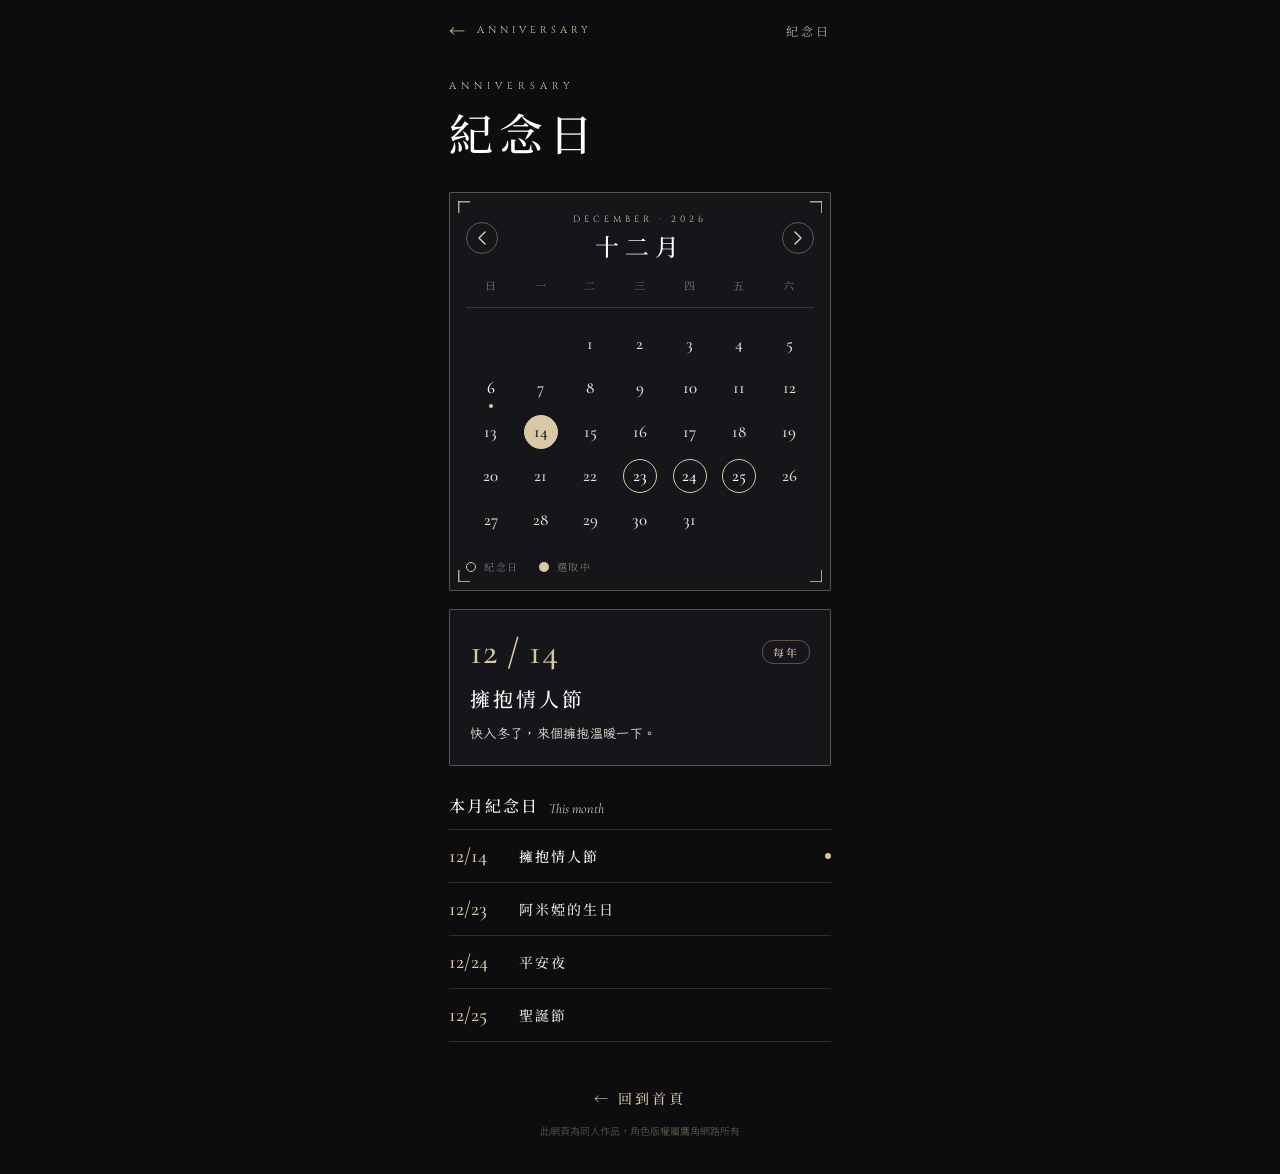
==== anniversary.html @ 98e85220 "add anniversary page with calendar" ====
<!DOCTYPE html>
<html lang="zh-Hant">
<head>
    <meta charset="UTF-8">
    <meta name="viewport" content="width=device-width, initial-scale=1.0">
    <title>紀念日 | Trust and Guard</title>
    <link rel="preconnect" href="https://fonts.googleapis.com">
    <link rel="preconnect" href="https://fonts.gstatic.com" crossorigin>
    <link href="https://fonts.googleapis.com/css2?family=Cinzel&family=Cormorant+Garamond:ital,wght@0,500;1,400&family=LXGW+WenKai+TC&family=Noto+Sans+TC:wght@300;400&family=Noto+Serif+TC:wght@300;400;500&display=swap" rel="stylesheet">
    <link rel="stylesheet" href="css/character.css?v=6">
    <link rel="stylesheet" href="css/anniversary.css?v=1">
</head>
<body>
<main class="page">

    <header class="topbar">
        <a class="back" href="index.html">←</a>
        <span class="kicker">ANNIVERSARY</span>
        <span class="page-title">紀念日</span>
    </header>

    <section class="head">
        <p class="head-kicker">ANNIVERSARY</p>
        <h1 class="head-title">紀念日</h1>
    </section>

    <section class="cal-wrap">
        <div class="cal">
            <div class="cal-head">
                <button class="nav" id="prevBtn" type="button" aria-label="上個月">
                    <svg width="8" height="14" viewBox="0 0 8 14" fill="none" aria-hidden="true"><path d="M7 1L1 7L7 13" stroke="#d9c7a8" stroke-width="1.5" stroke-linecap="round" stroke-linejoin="round"/></svg>
                </button>
                <div class="cal-title">
                    <span class="en" id="monthEn"></span>
                    <span class="cn" id="monthCn"></span>
                </div>
                <button class="nav" id="nextBtn" type="button" aria-label="下個月">
                    <svg width="8" height="14" viewBox="0 0 8 14" fill="none" aria-hidden="true"><path d="M1 1L7 7L1 13" stroke="#d9c7a8" stroke-width="1.5" stroke-linecap="round" stroke-linejoin="round"/></svg>
                </button>
            </div>
            <div class="weekdays" aria-hidden="true">
                <span>日</span><span>一</span><span>二</span><span>三</span><span>四</span><span>五</span><span>六</span>
            </div>
            <div class="rule"></div>
            <div class="days" id="days"></div>
            <div class="legend">
                <span class="lg"><i class="ring"></i>紀念日</span>
                <span class="lg"><i class="dot"></i>選取中</span>
            </div>
            <span class="corners" aria-hidden="true"></span>
        </div>
    </section>

    <section class="detail-wrap">
        <div class="detail">
            <div class="detail-head">
                <span class="d-date" id="dDate"></span>
                <span class="d-tag" id="dTag">每年</span>
            </div>
            <h2 class="d-title" id="dTitle"></h2>
            <p class="d-sub" id="dSub"></p>
            <p class="d-text" id="dText"></p>
        </div>
    </section>

    <section class="list-wrap">
        <h2 class="list-title"><span class="cn">本月紀念日</span><span class="en">This month</span></h2>
        <ul class="rows" id="rows"></ul>
    </section>

    <footer class="foot">
        <a href="index.html">← 回到首頁</a>
        <small>此網頁為同人作品，角色版權屬鷹角網路所有</small>
    </footer>

</main>
<audio id="bgm" src="audio/theme.mp3" loop preload="none"></audio>
<script src="js/anniversary.js?v=1"></script>
</body>
</html>
---- css/character.css ----
:root{
    --bg:#0d0d0f;
    --panel:#16161a;
    --gold:#d9c7a8;
    --soft:#e8e2d8;
    --mute:#cfc7ba;
    --dim:#8f8576;
    --line:rgba(255,255,255,.18);
    --blue:rgba(74,163,255,.28);
    --en:"Cormorant Garamond",serif;
    --label:"Cinzel",serif;
    --serif:"Noto Serif TC",serif;
    --sans:"Noto Sans TC",sans-serif;
    --hand:"LXGW WenKai TC",serif;
    --iansui:"Iansui",cursive;
}

*{box-sizing:border-box}

html,body{
    margin:0;
    background:var(--bg);
    color:#fff;
    -webkit-tap-highlight-color:transparent;
}

body{font-family:var(--serif)}

img{display:block;max-width:100%}

a{color:inherit;text-decoration:none}

.page{max-width:430px;margin:0 auto}

.topbar{display:flex;align-items:center;gap:12px;padding:18px 24px}
.topbar .back{font-family:var(--sans);font-weight:300;font-size:16px;color:var(--gold)}
.kicker{font-family:var(--label);font-size:10px;letter-spacing:4px;color:var(--gold)}
.page-title{margin-left:auto;font-weight:300;font-size:12px;letter-spacing:3px;color:var(--mute)}

.hero{padding:8px 24px 0}

.art-card{
    position:relative;
    width:100%;
    aspect-ratio:312/499;
    overflow:hidden;
    border:1px solid rgba(217,199,168,.35);
    border-radius:2px;
    transition:border-radius .4s ease;
}

.art-card .art-full{
    position:absolute;
    max-width:none;
    width:var(--art-w, 100%);
    left:var(--art-l, 0%);
    top:var(--art-t, 2.4%);
    transition:opacity .35s ease;
}

.art-card .avatar{
    position:absolute;
    inset:0;
    overflow:hidden;
    background:var(--bg);
    opacity:0;
    transition:opacity .35s ease;
}

.avatar img{
    position:absolute;
    max-width:none;
    width:var(--av-w, 159.8%);
    left:var(--av-l, -30%);
    top:var(--av-t, 0);
}

.art-card[data-view="avatar"]{aspect-ratio:1;border-radius:20.5%}
.art-card[data-view="avatar"] .art-full{opacity:0}
.art-card[data-view="avatar"] .avatar{opacity:1}

.name-block{display:flex;justify-content:space-between;align-items:flex-end;padding-top:22px}
.name-en{margin:0 0 4px;font-family:var(--label);font-size:10px;letter-spacing:5px;color:var(--gold)}
.name{margin:0;font-weight:400;font-size:40px;letter-spacing:4px}
.tagline{margin:6px 0 0;font-family:var(--en);font-style:italic;font-size:16px;color:var(--mute)}

.toggle{display:flex;margin-bottom:4px;padding:2px;border:1px solid var(--line);border-radius:16px}
.seg{
    padding:6px 14px;
    border:0;
    border-radius:14px;
    background:none;
    color:var(--soft);
    font:500 12px var(--serif);
    letter-spacing:2px;
    cursor:pointer;
}
.seg.is-active{background:var(--gold);color:var(--bg)}

.tabs{display:flex;gap:10px;padding:16px 24px 0}
.tab{padding:8px 18px;border:1px solid var(--line);border-radius:18px;font-size:13px;letter-spacing:2px;color:var(--soft)}
.tab.is-active{background:var(--gold);border-color:var(--gold);color:var(--bg);font-weight:500}
.tab.is-off{opacity:.6}

.sec{padding:36px 24px 0}

.sec-title{display:flex;align-items:baseline;gap:10px;margin:0 0 16px;font-weight:500}
.sec-title .no{font-family:var(--en);font-weight:500;font-size:14px;color:var(--gold)}
.sec-title .cn{font-size:18px;letter-spacing:2px}
.sec-title .en{font-family:var(--en);font-style:italic;font-weight:400;font-size:14px;color:var(--mute)}

.p{margin:0;font-family:var(--hand);font-size:13px;line-height:22px;letter-spacing:.3px;color:var(--soft)}
.p.lg{margin-bottom:6px;font-size:14px;line-height:25px;letter-spacing:.5px}
.p em{font-style:normal;color:var(--gold)}

.info{margin:0}
.info .row{display:flex;gap:12px;padding:12px 4px;border-bottom:1px solid var(--line)}
.info dt{flex:0 0 112px;margin:0;font-weight:400;font-size:12px;line-height:22px;letter-spacing:2px;color:var(--gold)}
.info dd{flex:1;margin:0;font-size:14px;line-height:22px;letter-spacing:1px}

.radar{display:block;width:100%;height:auto}
.radar .bg{fill:var(--panel)}
.radar .ring{fill:none;stroke:rgba(255,255,255,.12)}
.radar .ring.outer{stroke:rgba(255,255,255,.3)}
.radar .axis{fill:none;stroke:rgba(255,255,255,.14)}
.radar .area{fill:rgba(217,199,168,.22);stroke:var(--gold);stroke-width:1.5;stroke-linejoin:round}
.radar .dot{fill:var(--gold)}
.radar .dot-hidden{fill:var(--bg);stroke:var(--gold);stroke-width:1.5}
.radar text{font-family:var(--serif)}
.radar .n{font-size:12px;letter-spacing:1px;fill:var(--soft)}
.radar .g{font-size:14px;font-weight:500;letter-spacing:1px;fill:var(--gold)}

.file{display:flex;flex-direction:column;gap:14px}
.file-head .no{margin:0;font-family:var(--label);font-size:9px;letter-spacing:3px;color:var(--gold)}
.file-head h3{margin:4px 0 0;font-weight:500;font-size:24px;letter-spacing:3px}
.file-head .sub{margin:4px 0 0;font-size:11px;letter-spacing:2px;color:var(--dim)}

.strip{
    position:relative;
    height:96px;
    overflow:hidden;
    background:var(--panel);
    border:1px solid rgba(217,199,168,.3);
    border-radius:2px;
}
.strip.sm{height:84px}
.strip.tall{height:120px}
.strip.fig{height:132px}
.strip > img{position:absolute;inset:0;width:100%;height:100%;object-fit:cover}
.strip .tint{position:absolute;inset:0;background:linear-gradient(to bottom,rgba(13,13,15,.38),rgba(13,13,15,.7))}
.strip .grid{
    position:absolute;
    inset:0;
    background-image:linear-gradient(to right,var(--blue) 1px,transparent 1px),linear-gradient(to bottom,var(--blue) 1px,transparent 1px);
    background-size:24px 24px;
}
.strip .c{position:absolute;width:12px;height:12px;border:0 solid rgba(217,199,168,.8)}
.strip .c.tl{top:8px;left:8px;border-top-width:1.5px;border-left-width:1.5px}
.strip .c.tr{top:8px;right:8px;border-top-width:1.5px;border-right-width:1.5px}
.strip .c.bl{bottom:8px;left:8px;border-bottom-width:1.5px;border-left-width:1.5px}
.strip .c.br{bottom:8px;right:8px;border-bottom-width:1.5px;border-right-width:1.5px}
.strip .lb{position:absolute;font-family:var(--label);font-size:8px;letter-spacing:3px}
.strip .lb.a{top:18px;left:22px;color:var(--gold)}
.strip .lb.b{bottom:18px;right:22px;color:var(--dim)}

.strip.scan{background:radial-gradient(circle at center,#4a4a52,#15151a)}
.strip.scan > img{inset:auto;left:50%;top:50%;width:124px;height:124px;object-fit:contain;transform:translate(-50%,-50%)}

.metrics{padding:10px 14px;background:var(--panel);border:1px solid rgba(255,255,255,.12);border-radius:2px}
.metric{padding:8px 0}
.metric + .metric{border-top:1px solid rgba(255,255,255,.12)}
.metric .top{display:flex;align-items:flex-end;gap:8px}
.metric .label{flex:1;font-size:12px;letter-spacing:1.5px;color:var(--gold)}
.metric .prev{font-family:var(--en);font-weight:500;font-size:14px;color:var(--dim)}
.metric .arr{font-family:var(--sans);font-weight:300;font-size:12px;color:var(--gold)}
.metric .now{font-family:var(--en);font-weight:500;font-size:22px;line-height:1}
.metric .unit{font-family:var(--en);font-style:italic;font-size:12px;color:var(--mute)}
.redact{display:flex;gap:6px;margin-top:6px}
.redact i{display:block;height:6px;border-radius:1px;background:#35353d}
.redact i:nth-child(1){flex:25}
.redact i:nth-child(2){flex:14}
.redact i:nth-child(3){flex:11}

.note,.quote{
    display:flex;
    gap:12px;
    padding:14px;
    background:var(--panel);
    border:1px solid rgba(217,199,168,.4);
    border-left-width:3px;
    border-radius:2px;
}
.note .logo{
    flex:0 0 48px;
    height:48px;
    display:grid;
    place-items:center;
    background:var(--soft);
    border:1px solid rgba(217,199,168,.5);
    border-radius:2px;
}
.note .logo img{width:38px;height:38px;object-fit:contain}
.note .sig{margin:8px 0 0;text-align:right;font-family:var(--en);font-style:italic;font-size:16px;color:var(--gold)}
.quote{gap:10px}
.quote .mark{font-family:var(--en);font-weight:500;font-size:44px;line-height:40px;color:rgba(217,199,168,.6)}
.quote .p{font-size:14px;line-height:24px}

.divider{margin:22px 0 14px;border:0;border-top:1.5px dashed rgba(217,199,168,.4)}

.video{overflow:hidden;background:var(--panel);border:1px solid rgba(217,199,168,.3);border-radius:2px}
.video .thumb{position:relative;aspect-ratio:16/9;background:#000;cursor:pointer}
.video .thumb img{width:100%;height:100%;object-fit:cover}
.video .tint{position:absolute;inset:0;background:rgba(13,13,15,.28)}
.video .badge{
    position:absolute;
    top:12px;
    right:12px;
    padding:4px 8px;
    background:rgba(13,13,15,.7);
    border:1px solid rgba(217,199,168,.4);
    font-family:var(--label);
    font-size:9px;
    letter-spacing:2px;
    color:var(--gold);
}
.video .play{
    position:absolute;
    left:50%;
    top:50%;
    width:56px;
    height:56px;
    margin:-28px 0 0 -28px;
    border:2px solid var(--gold);
    border-radius:50%;
    background:rgba(13,13,15,.55);
}
.video .play::after{
    content:"";
    position:absolute;
    left:20px;
    top:16px;
    border-left:17px solid var(--gold);
    border-top:10px solid transparent;
    border-bottom:10px solid transparent;
}
.video .dur{
    position:absolute;
    right:12px;
    bottom:12px;
    padding:3px 7px;
    background:rgba(13,13,15,.75);
    font-family:var(--en);
    font-weight:500;
    font-size:13px;
}
.video iframe{position:absolute;inset:0;width:100%;height:100%;border:0}
.video .info{padding:14px}
.video .ttl{margin:0;font-weight:500;font-size:16px;line-height:24px;letter-spacing:1px}
.video .open{display:inline-block;margin-top:6px;font-size:12px;letter-spacing:1px;color:var(--gold);text-decoration:underline}

.foot{padding:44px 24px 36px;text-align:center}
.foot a{font-weight:500;font-size:14px;letter-spacing:3px;color:var(--gold)}
.foot small{display:block;margin-top:14px;font-family:var(--sans);font-weight:300;font-size:10px;color:#6b6558}


a.tab:hover{border-color:var(--gold)}

.radar .g.off{fill:var(--dim)}
.radar .unknown{fill:none;stroke:#8f8576;stroke-opacity:.85;stroke-width:1.5;stroke-dasharray:4 4;stroke-linecap:round}
.radar .wedge{fill:rgba(217,199,168,.22)}
.radar .seg-line{fill:none;stroke:var(--gold);stroke-width:1.5;stroke-linecap:round}

.name-line{color:var(--gold)}
.say{padding-left:10px;border-left:2px solid rgba(217,199,168,.5)}

.credit{display:flex;align-items:center;gap:10px;margin-bottom:16px}
.credit .lb{font-family:var(--label);font-size:9px;letter-spacing:3px;color:var(--gold)}
.credit .nm{font-family:var(--iansui);font-size:14px;letter-spacing:1px}

.stack{display:flex;flex-direction:column;gap:16px}

.sheet{
    position:relative;
    margin:0;
    overflow:hidden;
    background:#f4f3f0;
    border:1px solid rgba(217,199,168,.4);
    border-radius:2px;
    cursor:zoom-in;
}
.sheet img{width:100%;height:auto}
.sheet .hint{
    position:absolute;
    right:10px;
    bottom:10px;
    padding:4px 8px;
    background:rgba(13,13,15,.72);
    font-family:var(--sans);
    font-size:10px;
    letter-spacing:1px;
    color:var(--soft);
}

.lightbox{
    position:fixed;
    inset:0;
    z-index:50;
    display:grid;
    place-items:center;
    padding:12px;
    background:rgba(13,13,15,.94);
    cursor:zoom-out;
}
.lightbox img{max-width:100%;max-height:100%;object-fit:contain}

.timeline{display:flex;flex-direction:column}
.era{position:relative;padding:0 0 18px 16px;border-left:1.5px solid rgba(217,199,168,.55)}
.era:last-child{padding-bottom:0}
.era::before{content:"";position:absolute;left:-3px;top:7px;width:7px;height:7px;border-radius:50%;background:var(--gold)}

.secrets{margin:0;padding:0;list-style:none}
.secrets li{
    display:flex;
    flex-wrap:wrap;
    align-items:flex-start;
    gap:12px;
    padding:14px 0;
    border-bottom:1px solid rgba(255,255,255,.14);
}
.secrets li:first-child{border-top:1px solid rgba(255,255,255,.14)}
.secrets .n{flex:0 0 26px;font-family:var(--en);font-weight:500;font-size:20px;line-height:22px;color:var(--gold)}
.secrets .p{flex:1;min-width:0}
.secrets .badge{flex:0 0 56px;width:56px;height:56px}
.secrets .strip{flex:0 0 100%}

.strip.auto{height:auto}
.strip.auto > img{position:static;height:auto}
.credit-row{display:flex;align-items:center;gap:10px;margin-top:8px}
.credit-row .fno{margin-right:auto;font-family:var(--label);font-size:8px;letter-spacing:3px;color:var(--dim)}
.credit-row .lb{font-family:var(--label);font-size:8px;letter-spacing:3px;color:var(--gold)}
.credit-row .nm{font-family:var(--iansui);font-size:12px;letter-spacing:1px}

@keyframes pageIn{
    from{opacity:0;transform:translateY(10px)}
    to{opacity:1;transform:none}
}

.page{
    animation:pageIn .45s ease backwards;
    transition:opacity .22s ease, transform .22s ease;
}

body.leaving .page{opacity:0;transform:translateY(-6px)}

@media (prefers-reduced-motion:reduce){
    .page{animation:none;transition:none}
}

.strip[data-zoom]{cursor:zoom-in}
.strip .hint{
    position:absolute;
    right:10px;
    bottom:10px;
    padding:4px 8px;
    background:rgba(13,13,15,.72);
    font-family:var(--sans);
    font-size:10px;
    letter-spacing:1px;
    color:var(--soft);
}

.sec-title{cursor:pointer;user-select:none;-webkit-user-select:none;transition:margin-bottom .35s ease}
.sec-title::after{
    content:"";
    align-self:center;
    margin-left:auto;
    width:8px;
    height:8px;
    border-right:1.5px solid var(--gold);
    border-bottom:1.5px solid var(--gold);
    transform:rotate(45deg);
    transition:transform .3s ease;
}
.sec-title:focus-visible{outline:1px solid var(--gold);outline-offset:4px}

.sec-body{display:grid;grid-template-rows:1fr;transition:grid-template-rows .35s ease}
.sec-inner{min-height:0;overflow:hidden;padding-left:4px;margin-left:-4px}

.sec.is-collapsed .sec-body{grid-template-rows:0fr}
.sec.is-collapsed .sec-title{margin-bottom:0}
.sec.is-collapsed .sec-title::after{transform:rotate(-45deg)}

.sec > *:not(.sec-title):not(.sec-body){display:none}

.fold-ctl{display:flex;justify-content:flex-end;padding:14px 24px 0}
.fold-ctl button{
    padding:2px 0;
    border:0;
    background:none;
    color:var(--gold);
    font:400 12px var(--serif);
    letter-spacing:2px;
    cursor:pointer;
    transition:opacity .25s ease;
}
.fold-ctl button + button{margin-left:16px;padding-left:16px;border-left:1px solid var(--line)}
.fold-ctl button.is-off{opacity:.35;cursor:default}
---- css/anniversary.css ----
.head{
    display:flex;
    flex-direction:column;
    gap:8px;
    padding:20px 24px 8px;
}
.head-kicker{margin:0;font-family:var(--label);font-size:10px;line-height:13px;letter-spacing:5px;color:var(--gold)}
.head-title{margin:0;font-weight:500;font-size:44px;line-height:63px;letter-spacing:6px}

.cal-wrap{padding:20px 24px 0}

.cal{
    position:relative;
    display:flex;
    flex-direction:column;
    gap:14px;
    padding:20px 16px 16px;
    background:var(--panel);
    border:1px solid rgba(217,199,168,.35);
    border-radius:2px;
}

.cal-head{display:flex;align-items:center;justify-content:space-between}

.nav{
    display:flex;
    align-items:center;
    justify-content:center;
    width:32px;
    height:32px;
    padding:0;
    background:none;
    border:1px solid rgba(255,255,255,.28);
    border-radius:50%;
    cursor:pointer;
    transition:border-color .2s ease,opacity .2s ease;
}
.nav:disabled{opacity:.3;cursor:default}
@media (hover:hover){
    .nav:not(:disabled):hover{border-color:var(--gold)}
}
.nav:focus-visible,
.day:focus-visible,
.row:focus-visible{outline:2px solid var(--gold);outline-offset:2px}

.cal-title{display:flex;flex-direction:column;align-items:center;gap:4px}
.cal-title .en{font-family:var(--label);font-size:9px;line-height:12px;letter-spacing:4px;color:var(--gold)}
.cal-title .cn{font-weight:500;font-size:24px;line-height:34px;letter-spacing:6px}

.weekdays{
    display:grid;
    grid-template-columns:repeat(7,1fr);
    text-align:center;
    font-weight:300;
    font-size:11px;
    line-height:16px;
    letter-spacing:1px;
    color:var(--dim);
}

.rule{height:1px;background:rgba(255,255,255,.14)}

.days{display:grid;grid-template-columns:repeat(7,1fr)}

.day{
    position:relative;
    height:44px;
    padding:0;
    background:none;
    border:0;
    cursor:pointer;
    font-family:var(--en);
    font-weight:500;
    font-size:17px;
    color:var(--soft);
}
.day.is-blank{pointer-events:none}
.day::before{
    content:"";
    position:absolute;
    left:50%;
    top:5px;
    width:34px;
    height:34px;
    margin-left:-17px;
    box-sizing:border-box;
    border-radius:50%;
}
.day .n{position:absolute;left:0;right:0;top:11px;line-height:22px}
.day.has-mark{color:#fff}
.day.has-mark::before{border:1px solid var(--gold)}
.day.is-today{color:#fff}
.day.is-today::after{
    content:"";
    position:absolute;
    left:50%;
    bottom:2px;
    width:4px;
    height:4px;
    margin-left:-2px;
    border-radius:50%;
    background:var(--gold);
}
.day.is-selected{color:var(--bg)}
.day.is-selected::before{background:var(--gold);border:1px solid var(--gold)}
.day.is-selected::after{display:none}

.legend{display:flex;align-items:center;gap:20px;padding-top:4px}
.lg{display:flex;align-items:center;gap:8px;font-weight:300;font-size:10px;line-height:14px;letter-spacing:1.5px;color:var(--dim)}
.lg i{display:block;width:10px;height:10px;box-sizing:border-box;border-radius:50%}
.lg .ring{border:1px solid var(--gold)}
.lg .dot{background:var(--gold)}

.corners{
    --c:rgba(217,199,168,.8);
    position:absolute;
    inset:8px;
    pointer-events:none;
    background:
        linear-gradient(var(--c),var(--c)) 0 0/12px 1.5px,
        linear-gradient(var(--c),var(--c)) 0 0/1.5px 12px,
        linear-gradient(var(--c),var(--c)) 100% 0/12px 1.5px,
        linear-gradient(var(--c),var(--c)) 100% 0/1.5px 12px,
        linear-gradient(var(--c),var(--c)) 0 100%/12px 1.5px,
        linear-gradient(var(--c),var(--c)) 0 100%/1.5px 12px,
        linear-gradient(var(--c),var(--c)) 100% 100%/12px 1.5px,
        linear-gradient(var(--c),var(--c)) 100% 100%/1.5px 12px;
    background-repeat:no-repeat;
}

.detail-wrap{padding:18px 24px 0}

.detail{
    display:flex;
    flex-direction:column;
    gap:10px;
    padding:20px;
    background:var(--panel);
    border:1px solid rgba(217,199,168,.35);
    border-radius:2px;
}
.detail [hidden]{display:none}
.detail-head{display:flex;align-items:center;justify-content:space-between}
.d-date{font-family:var(--en);font-weight:500;font-size:36px;line-height:44px;letter-spacing:1px;color:var(--gold)}
.d-tag{
    padding:3px 10px;
    border:1px solid rgba(217,199,168,.35);
    border-radius:11px;
    font-weight:500;
    font-size:11px;
    line-height:16px;
    letter-spacing:2px;
    color:var(--gold);
}
.d-title{margin:0;font-weight:500;font-size:20px;line-height:29px;letter-spacing:3px}
.d-sub{margin:0;font-weight:300;font-size:12px;line-height:17px;letter-spacing:2px;color:var(--gold)}
.d-text{margin:0;font-family:var(--hand);font-size:13px;line-height:22px;letter-spacing:.3px;color:var(--soft)}

.list-wrap{padding:28px 24px 0}
.list-title{margin:0 0 12px;display:flex;align-items:flex-end;gap:10px}
.list-title .cn{font-weight:500;font-size:16px;line-height:23px;letter-spacing:2px}
.list-title .en{font-family:var(--en);font-style:italic;font-weight:400;font-size:14px;line-height:17px;color:var(--mute)}

.rows{margin:0;padding:0;list-style:none}
.rows li:first-child .row{border-top:1px solid rgba(255,255,255,.14)}
.row{
    display:flex;
    align-items:center;
    gap:14px;
    width:100%;
    padding:14px 0;
    background:none;
    border:0;
    border-bottom:1px solid rgba(255,255,255,.14);
    font:inherit;
    color:inherit;
    text-align:left;
    cursor:pointer;
}
.row .r-date{flex:0 0 56px;font-family:var(--en);font-weight:500;font-size:20px;line-height:24px;color:var(--gold)}
.row .r-title{flex:1;font-weight:500;font-size:14px;line-height:20px;letter-spacing:2px;color:var(--soft)}
.row .r-dot{flex:0 0 6px;width:6px;height:6px;border-radius:50%}
.row.is-current .r-title{color:#fff}
.row.is-current .r-dot{background:var(--gold)}
.row.is-empty{cursor:default}
.row.is-empty .r-title{font-weight:300;font-size:13px;color:var(--dim)}
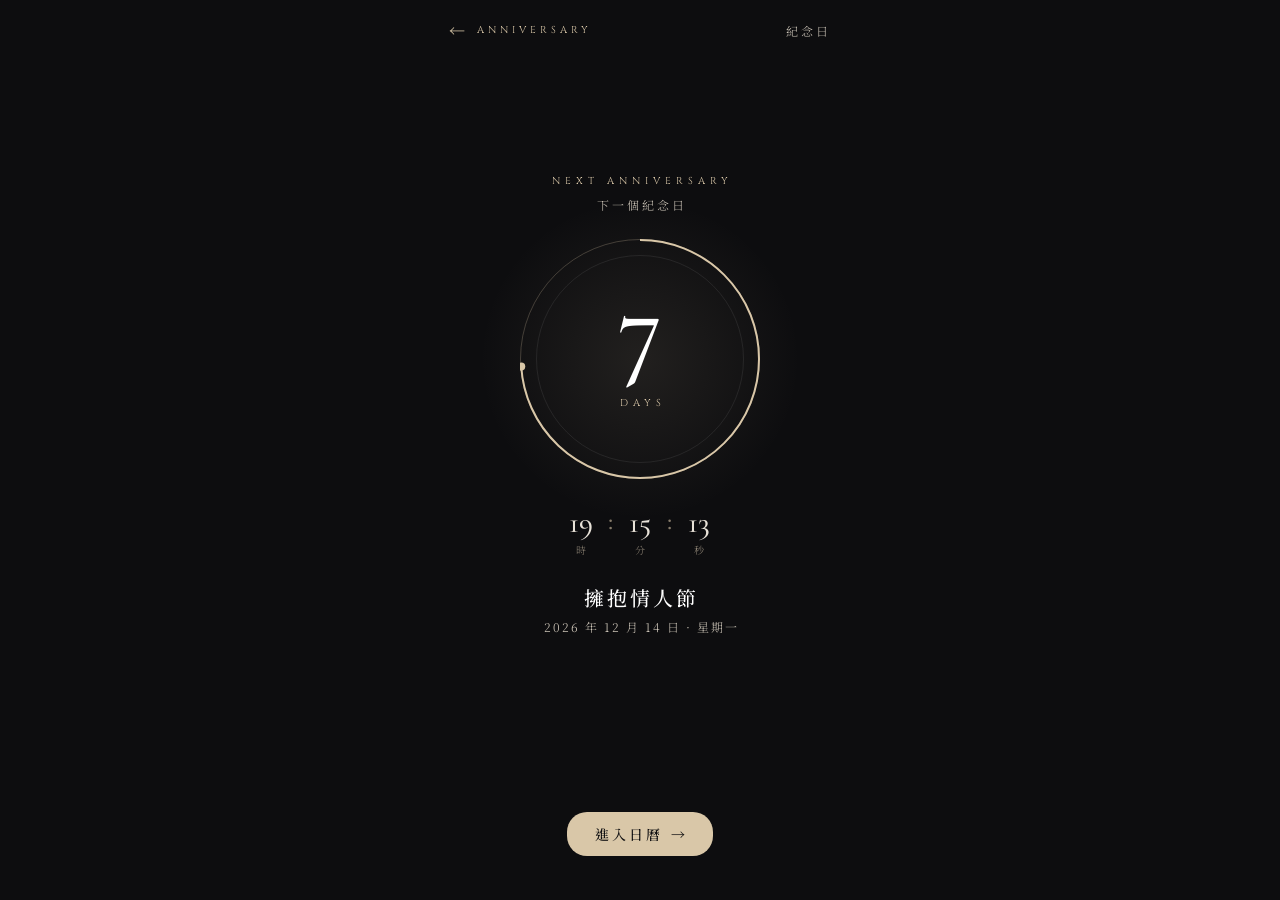
==== commit 380ee360: "add anniversary entrance countdown and today animation" ====
--- a/anniversary.html
+++ b/anniversary.html
@@ -8,10 +8,10 @@
     <link rel="preconnect" href="https://fonts.gstatic.com" crossorigin>
     <link href="https://fonts.googleapis.com/css2?family=Cinzel&family=Cormorant+Garamond:ital,wght@0,500;1,400&family=LXGW+WenKai+TC&family=Noto+Sans+TC:wght@300;400&family=Noto+Serif+TC:wght@300;400;500&display=swap" rel="stylesheet">
     <link rel="stylesheet" href="css/character.css?v=6">
-    <link rel="stylesheet" href="css/anniversary.css?v=1">
+    <link rel="stylesheet" href="css/anniversary.css?v=7">
 </head>
 <body>
-<main class="page">
+<main class="page" id="page" data-stage="loading">
 
     <header class="topbar">
         <a class="back" href="index.html">←</a>
@@ -19,62 +19,131 @@
         <span class="page-title">紀念日</span>
     </header>
 
-    <section class="head">
-        <p class="head-kicker">ANNIVERSARY</p>
-        <h1 class="head-title">紀念日</h1>
+    <section class="gate" id="gate">
+
+        <div class="stage stage-today" id="stageToday" data-phase="slide" role="button" tabindex="0" aria-label="點擊畫面繼續">
+            <div class="tl-wrap">
+                <div class="tl-track" id="tlTrack">
+                    <div class="tl-axis"></div>
+                    <div class="tl-ticks minor"></div>
+                    <div class="tl-ticks major"></div>
+                    <div class="tl-nodes" id="tlNodes"></div>
+                </div>
+                <i class="fade fade-l"></i>
+                <i class="fade fade-r"></i>
+                <div class="hint"><span class="arrows">←  ←  ←</span><span class="cap">TIME FLOWS</span></div>
+                <div class="cap-today">TODAY</div>
+                <div class="reveal">
+                    <p class="rv-kicker" style="--i:0">TODAY</p>
+                    <p class="rv-lead" style="--i:1">今天是</p>
+                    <h2 class="rv-title" id="rvTitle" style="--i:2"></h2>
+                    <p class="rv-date" id="rvDate" style="--i:3"></p>
+                    <p class="rv-sub" id="rvSub" style="--i:4"></p>
+                    <span class="rv-tag" id="rvTag" style="--i:5">每年</span>
+                    <p class="rv-text" id="rvText" style="--i:6"></p>
+                </div>
+            </div>
+            <p class="tap"><span class="cn">點擊畫面繼續</span><span class="en">TAP TO CONTINUE</span></p>
+        </div>
+
+        <div class="stage stage-count" id="stageCount">
+            <div class="count-main">
+                <div class="count-label">
+                    <span class="en">NEXT ANNIVERSARY</span>
+                    <span class="cn">下一個紀念日</span>
+                </div>
+                <div class="ring">
+                    <i class="ring-glow"></i>
+                    <svg class="ring-svg" viewBox="0 0 240 240" width="240" height="240" aria-hidden="true">
+                        <circle class="r-track" cx="120" cy="120" r="119.5"/>
+                        <circle class="r-inner" cx="120" cy="120" r="103.5"/>
+                        <circle class="r-prog" id="ringProg" cx="120" cy="120" r="119" transform="rotate(-90 120 120)"/>
+                        <circle class="r-dot" id="ringDot" cx="120" cy="1" r="4"/>
+                    </svg>
+                    <div class="ring-center">
+                        <span class="num" id="cdDays">0</span>
+                        <span class="unit">DAYS</span>
+                    </div>
+                </div>
+                <div class="clock">
+                    <div class="u"><span class="v" id="cdH">00</span><span class="l">時</span></div>
+                    <span class="colon">:</span>
+                    <div class="u"><span class="v" id="cdM">00</span><span class="l">分</span></div>
+                    <span class="colon">:</span>
+                    <div class="u"><span class="v" id="cdS">00</span><span class="l">秒</span></div>
+                </div>
+                <div class="count-info">
+                    <h2 class="ci-title" id="cdTitle"></h2>
+                    <p class="ci-date" id="cdDate"></p>
+                </div>
+            </div>
+            <div class="count-action">
+                <button class="enter" id="enterBtn" type="button"><span>進入日曆</span><span class="arr" aria-hidden="true">→</span></button>
+            </div>
+        </div>
+
     </section>
 
-    <section class="cal-wrap">
-        <div class="cal">
-            <div class="cal-head">
-                <button class="nav" id="prevBtn" type="button" aria-label="上個月">
-                    <svg width="8" height="14" viewBox="0 0 8 14" fill="none" aria-hidden="true"><path d="M7 1L1 7L7 13" stroke="#d9c7a8" stroke-width="1.5" stroke-linecap="round" stroke-linejoin="round"/></svg>
-                </button>
-                <div class="cal-title">
-                    <span class="en" id="monthEn"></span>
-                    <span class="cn" id="monthCn"></span>
+    <div class="calendar-view" id="calendarView">
+
+        <section class="head">
+            <p class="head-kicker">ANNIVERSARY</p>
+            <h1 class="head-title">紀念日</h1>
+        </section>
+
+        <section class="cal-wrap">
+            <div class="cal">
+                <div class="cal-head">
+                    <button class="nav" id="prevBtn" type="button" aria-label="上個月">
+                        <svg width="8" height="14" viewBox="0 0 8 14" fill="none" aria-hidden="true"><path d="M7 1L1 7L7 13" stroke="#d9c7a8" stroke-width="1.5" stroke-linecap="round" stroke-linejoin="round"/></svg>
+                    </button>
+                    <div class="cal-title">
+                        <span class="en" id="monthEn"></span>
+                        <span class="cn" id="monthCn"></span>
+                    </div>
+                    <button class="nav" id="nextBtn" type="button" aria-label="下個月">
+                        <svg width="8" height="14" viewBox="0 0 8 14" fill="none" aria-hidden="true"><path d="M1 1L7 7L1 13" stroke="#d9c7a8" stroke-width="1.5" stroke-linecap="round" stroke-linejoin="round"/></svg>
+                    </button>
                 </div>
-                <button class="nav" id="nextBtn" type="button" aria-label="下個月">
-                    <svg width="8" height="14" viewBox="0 0 8 14" fill="none" aria-hidden="true"><path d="M1 1L7 7L1 13" stroke="#d9c7a8" stroke-width="1.5" stroke-linecap="round" stroke-linejoin="round"/></svg>
-                </button>
+                <div class="weekdays" aria-hidden="true">
+                    <span>日</span><span>一</span><span>二</span><span>三</span><span>四</span><span>五</span><span>六</span>
+                </div>
+                <div class="rule"></div>
+                <div class="days" id="days"></div>
+                <div class="legend">
+                    <span class="lg"><i class="ring"></i>紀念日</span>
+                    <span class="lg"><i class="dot"></i>選取中</span>
+                </div>
+                <span class="corners" aria-hidden="true"></span>
             </div>
-            <div class="weekdays" aria-hidden="true">
-                <span>日</span><span>一</span><span>二</span><span>三</span><span>四</span><span>五</span><span>六</span>
+        </section>
+
+        <section class="detail-wrap">
+            <div class="detail">
+                <div class="detail-head">
+                    <span class="d-date" id="dDate"></span>
+                    <span class="d-tag" id="dTag">每年</span>
+                </div>
+                <h2 class="d-title" id="dTitle"></h2>
+                <p class="d-sub" id="dSub"></p>
+                <p class="d-text" id="dText"></p>
             </div>
-            <div class="rule"></div>
-            <div class="days" id="days"></div>
-            <div class="legend">
-                <span class="lg"><i class="ring"></i>紀念日</span>
-                <span class="lg"><i class="dot"></i>選取中</span>
-            </div>
-            <span class="corners" aria-hidden="true"></span>
-        </div>
-    </section>
+        </section>
 
-    <section class="detail-wrap">
-        <div class="detail">
-            <div class="detail-head">
-                <span class="d-date" id="dDate"></span>
-                <span class="d-tag" id="dTag">每年</span>
-            </div>
-            <h2 class="d-title" id="dTitle"></h2>
-            <p class="d-sub" id="dSub"></p>
-            <p class="d-text" id="dText"></p>
-        </div>
-    </section>
+        <section class="list-wrap">
+            <h2 class="list-title"><span class="cn">本月紀念日</span><span class="en">This month</span></h2>
+            <ul class="rows" id="rows"></ul>
+        </section>
 
-    <section class="list-wrap">
-        <h2 class="list-title"><span class="cn">本月紀念日</span><span class="en">This month</span></h2>
-        <ul class="rows" id="rows"></ul>
-    </section>
+        <footer class="foot">
+            <a href="index.html">← 回到首頁</a>
+            <small>此網頁為同人作品，角色版權屬鷹角網路所有</small>
+        </footer>
 
-    <footer class="foot">
-        <a href="index.html">← 回到首頁</a>
-        <small>此網頁為同人作品，角色版權屬鷹角網路所有</small>
-    </footer>
+    </div>
 
 </main>
 <audio id="bgm" src="audio/theme.mp3" loop preload="none"></audio>
-<script src="js/anniversary.js?v=1"></script>
+<script src="js/anniversary.js?v=7"></script>
 </body>
 </html>
--- a/css/anniversary.css
+++ b/css/anniversary.css
@@ -183,4 +183,317 @@
 .row.is-current .r-title{color:#fff}
 .row.is-current .r-dot{background:var(--gold)}
 .row.is-empty{cursor:default}
-.row.is-empty .r-title{font-weight:300;font-size:13px;color:var(--dim)}+.row.is-empty .r-title{font-weight:300;font-size:13px;color:var(--dim)}
+
+.page:not([data-stage="calendar"]){
+    display:flex;
+    flex-direction:column;
+    min-height:100vh;
+    min-height:100svh;
+}
+.page[data-stage="calendar"] .gate{display:none}
+.page:not([data-stage="calendar"]) .calendar-view{display:none}
+
+.gate{position:relative;flex:1;display:flex;flex-direction:column;overflow:hidden}
+.gate.is-leaving{
+    opacity:0;
+    transform:translateY(-14px);
+    transition:opacity .45s ease,transform .45s ease;
+    pointer-events:none;
+}
+.stage{display:none;flex:1;flex-direction:column}
+.page[data-stage="today"] .stage-today{display:flex;animation:fadeIn .7s ease backwards}
+.page[data-stage="countdown"] .stage-count{display:flex;animation:riseIn .9s cubic-bezier(.2,.7,.2,1) backwards}
+
+@keyframes fadeIn{
+    from{opacity:0}
+}
+@keyframes riseIn{
+    from{opacity:0;transform:translateY(16px)}
+}
+
+.stage-count .count-main{
+    flex:1;
+    display:flex;
+    flex-direction:column;
+    align-items:center;
+    justify-content:center;
+    gap:26px;
+    gap:clamp(16px,3.2svh,26px);
+    padding:0 24px 56px;
+    padding:0 24px clamp(24px,7svh,72px);
+}
+.count-label{display:flex;flex-direction:column;align-items:center;gap:8px}
+.count-label .en{padding-left:5px;font-family:var(--label);font-size:10px;line-height:13px;letter-spacing:5px;color:var(--gold)}
+.count-label .cn{padding-left:3px;font-weight:300;font-size:12px;line-height:17px;letter-spacing:3px;color:var(--mute)}
+
+.ring{position:relative;width:240px;height:240px}
+.ring-glow{
+    position:absolute;
+    left:-40px;
+    top:-40px;
+    width:320px;
+    height:320px;
+    border-radius:50%;
+    pointer-events:none;
+    background:radial-gradient(closest-side,rgba(217,199,168,.1),rgba(217,199,168,0));
+}
+.ring-svg{position:absolute;inset:0}
+.r-track{fill:none;stroke:rgba(217,199,168,.25);stroke-width:1}
+.r-inner{fill:none;stroke:rgba(255,255,255,.08);stroke-width:1}
+.r-prog{fill:none;stroke:var(--gold);stroke-width:2}
+.r-dot{fill:var(--gold)}
+.ring-center{
+    position:absolute;
+    inset:0;
+    padding-top:8px;
+    transform:translateY(-26px);
+    display:flex;
+    flex-direction:column;
+    align-items:center;
+    justify-content:center;
+}
+.ring-center .num{font-family:var(--en);font-weight:500;font-size:104px;line-height:126px;color:#fff}
+.ring-center .unit{margin-top:8px;padding-left:5px;font-family:var(--label);font-size:10px;line-height:13px;letter-spacing:5px;color:var(--gold)}
+
+.clock{display:flex;align-items:flex-start;gap:13px}
+.clock .u{display:flex;flex-direction:column;align-items:center;gap:2px;width:28px}
+.clock .v{font-family:var(--en);font-weight:500;font-size:30px;line-height:36px;color:var(--soft)}
+.clock .l{padding-left:2px;font-weight:300;font-size:10px;line-height:14px;letter-spacing:2px;color:var(--dim)}
+.clock .colon{font-family:var(--en);font-weight:500;font-size:26px;line-height:31px;color:rgba(217,199,168,.6)}
+
+.count-info{display:flex;flex-direction:column;align-items:center;gap:6px}
+.ci-title{margin:0;padding-left:3px;font-weight:500;font-size:20px;line-height:29px;letter-spacing:3px}
+.ci-date{margin:0;padding-left:2px;font-weight:300;font-size:12px;line-height:17px;letter-spacing:2px;color:var(--mute)}
+
+.count-action{display:flex;justify-content:center;padding:0 24px 44px}
+.enter{
+    display:inline-flex;
+    align-items:center;
+    gap:8px;
+    padding:12px 28px;
+    border:0;
+    border-radius:20px;
+    background:var(--gold);
+    color:var(--bg);
+    font-family:inherit;
+    font-weight:500;
+    font-size:14px;
+    line-height:20px;
+    letter-spacing:3px;
+    cursor:pointer;
+    transition:transform .25s ease,opacity .25s ease;
+}
+.enter .arr{display:inline-block;font-family:var(--sans);font-weight:300;font-size:14px;line-height:17px;letter-spacing:0;transition:transform .25s ease}
+@media (hover:hover){
+    .enter:hover .arr{transform:translateX(4px)}
+}
+.enter:active{transform:scale(.97)}
+.enter:focus-visible{outline:2px solid #fff;outline-offset:2px}
+
+.stage-today{position:relative;overflow:hidden;cursor:pointer;-webkit-user-select:none;user-select:none;outline:none}
+
+.tl-wrap{
+    position:absolute;
+    left:0;
+    right:0;
+    top:calc(50% - 30px);
+    height:0;
+    transition:top 1.1s ease;
+}
+.stage-today[data-phase="reveal"] .tl-wrap{top:155px}
+
+.tl-track{
+    position:absolute;
+    left:0;
+    top:0;
+    transform:translateX(var(--x,0px));
+    transition:transform 2.8s cubic-bezier(.16,.84,.3,1);
+}
+.tl-axis{position:absolute;left:-2408px;width:4816px;top:0;height:1px;background:rgba(255,255,255,.28)}
+.tl-ticks{position:absolute;left:-2408px;width:4816px}
+.tl-ticks.minor{top:-2px;height:5px;background:repeating-linear-gradient(to right,rgba(255,255,255,.16) 0,rgba(255,255,255,.16) 1px,transparent 1px,transparent 4px)}
+.tl-ticks.major{top:-5.5px;height:12px;background:repeating-linear-gradient(to right,rgba(255,255,255,.3) 0,rgba(255,255,255,.3) 1px,transparent 1px,transparent 28px)}
+
+.node{position:absolute;left:0;top:0;transition:opacity .8s ease}
+.node .nd{position:absolute;left:-4px;top:-4px;width:8px;height:8px;border-radius:50%;background:rgba(217,199,168,.7)}
+.node .nl{
+    position:absolute;
+    left:0;
+    top:-34px;
+    transform:translateX(-50%);
+    font-family:var(--en);
+    font-weight:500;
+    font-size:14px;
+    line-height:17px;
+    color:var(--gold);
+    white-space:nowrap;
+}
+.node .nt{
+    position:absolute;
+    left:0;
+    top:14px;
+    transform:translateX(-50%);
+    font-weight:300;
+    font-size:11px;
+    line-height:16px;
+    letter-spacing:1px;
+    color:var(--mute);
+    white-space:nowrap;
+    opacity:0;
+    transition:opacity .6s ease;
+}
+.node.is-today .nl{top:-52px;font-size:24px;line-height:29px}
+.node.is-today .nt{top:32px;font-weight:500;font-size:15px;line-height:22px;letter-spacing:3px;color:#fff}
+
+.t-glow{
+    position:absolute;
+    left:-85px;
+    top:-85px;
+    width:170px;
+    height:170px;
+    border-radius:50%;
+    pointer-events:none;
+    background:radial-gradient(closest-side,rgba(217,199,168,.16),rgba(217,199,168,0) 55%);
+}
+.t-ring{position:absolute;left:-22px;top:-22px;width:44px;height:44px;box-sizing:border-box;border:1.5px solid var(--gold);border-radius:50%}
+.t-dot{position:absolute;left:-7px;top:-7px;width:14px;height:14px;border-radius:50%;background:var(--gold)}
+.t-trail{
+    position:absolute;
+    top:-22px;
+    width:44px;
+    height:44px;
+    box-sizing:border-box;
+    border:1.5px solid var(--gold);
+    border-radius:50%;
+    opacity:0;
+    transition:opacity .6s ease;
+}
+.t-trail::after{content:"";position:absolute;left:13.25px;top:13.25px;width:14px;height:14px;border-radius:50%;background:var(--gold)}
+.t-trail.t1{left:-46px}
+.t-trail.t2{left:-70px}
+.stage-today[data-phase="slide"] .t-trail.t1{opacity:.22}
+.stage-today[data-phase="slide"] .t-trail.t2{opacity:.1}
+
+.stage-today[data-phase="slide"] .node:not(.is-today) .nt{opacity:0}
+.stage-today[data-phase="slide"] .node.is-today .nt{opacity:1}
+.stage-today[data-phase="settle"] .node .nt{opacity:1}
+.stage-today[data-phase="reveal"] .node .nt{opacity:0}
+
+.stage-today[data-phase="settle"] .node:not(.is-today){opacity:.6}
+.stage-today[data-phase="settle"] .node.is-cluster:not(.is-today){opacity:.5}
+.stage-today[data-phase="reveal"] .node:not(.is-today){opacity:.45}
+.stage-today[data-phase="reveal"] .node.is-cluster:not(.is-today){opacity:.4}
+
+.fade{position:absolute;top:-150px;width:50px;height:300px;z-index:2;pointer-events:none}
+.fade-l{left:0;background:linear-gradient(to right,#0d0d0f,rgba(13,13,15,0))}
+.fade-r{right:0;background:linear-gradient(to left,#0d0d0f,rgba(13,13,15,0))}
+
+.hint{
+    position:absolute;
+    left:0;
+    right:0;
+    top:120px;
+    display:flex;
+    flex-direction:column;
+    align-items:center;
+    gap:15px;
+    opacity:0;
+    transition:opacity .6s ease;
+}
+.stage-today[data-phase="slide"] .hint{opacity:1}
+.hint .arrows{font-family:var(--sans);font-weight:300;font-size:14px;line-height:17px;letter-spacing:6px;color:rgba(217,199,168,.5);white-space:pre}
+.hint .cap{font-family:var(--label);font-size:9px;line-height:12px;letter-spacing:5px;color:var(--dim)}
+
+.cap-today{
+    position:absolute;
+    left:0;
+    right:0;
+    top:140px;
+    text-align:center;
+    font-family:var(--label);
+    font-size:10px;
+    line-height:13px;
+    letter-spacing:6px;
+    color:var(--gold);
+    opacity:0;
+    transition:opacity .6s ease;
+}
+.stage-today[data-phase="settle"] .cap-today{opacity:1}
+
+.reveal{
+    position:absolute;
+    left:50%;
+    top:110px;
+    width:260px;
+    margin-left:-130px;
+    display:flex;
+    flex-direction:column;
+    align-items:center;
+    gap:14px;
+    text-align:center;
+}
+.reveal > *{
+    margin:0;
+    opacity:0;
+    transform:translateY(8px);
+    transition:opacity .7s ease,transform .7s ease;
+    transition-delay:calc(var(--i) * .12s);
+}
+.stage-today[data-phase="reveal"] .reveal > *{opacity:1;transform:none}
+.reveal [hidden]{display:none}
+.rv-kicker{font-family:var(--label);font-size:10px;line-height:13px;letter-spacing:6px;color:var(--gold)}
+.rv-lead{font-weight:300;font-size:14px;line-height:20px;letter-spacing:4px;color:var(--mute)}
+.rv-title{font-weight:500;font-size:34px;line-height:49px;letter-spacing:5px}
+.rv-date{font-weight:300;font-size:12px;line-height:17px;letter-spacing:2px;color:var(--mute)}
+.rv-sub{font-weight:300;font-size:12px;line-height:17px;letter-spacing:2px;color:var(--gold)}
+.rv-tag{
+    padding:3px 10px;
+    border:1px solid rgba(217,199,168,.35);
+    border-radius:11px;
+    font-weight:500;
+    font-size:11px;
+    line-height:16px;
+    letter-spacing:2px;
+    color:var(--gold);
+}
+.rv-text{font-family:var(--hand);font-size:14px;line-height:24px;letter-spacing:.5px;color:var(--soft)}
+
+.tap{
+    position:absolute;
+    left:0;
+    right:0;
+    bottom:68px;
+    margin:0;
+    display:flex;
+    flex-direction:column;
+    align-items:center;
+    gap:4px;
+    opacity:0;
+    transition:opacity .8s ease;
+    pointer-events:none;
+}
+.tap .cn{font-weight:300;font-size:12px;line-height:17px;letter-spacing:4px;color:var(--gold)}
+.tap .en{font-family:var(--label);font-size:8px;line-height:11px;letter-spacing:3px;color:var(--dim)}
+.stage-today.is-ready .tap{animation:tapBlink 2.4s ease-in-out infinite}
+
+@keyframes tapBlink{
+    0%,100%{opacity:.35}
+    50%{opacity:1}
+}
+
+.page[data-stage="calendar"] .calendar-view > *{animation:riseIn .9s cubic-bezier(.2,.7,.2,1) backwards}
+.page[data-stage="calendar"] .calendar-view > :nth-child(2){animation-delay:.1s}
+.page[data-stage="calendar"] .calendar-view > :nth-child(3){animation-delay:.2s}
+.page[data-stage="calendar"] .calendar-view > :nth-child(4){animation-delay:.3s}
+.page[data-stage="calendar"] .calendar-view > :nth-child(5){animation-delay:.4s}
+
+@media (prefers-reduced-motion:reduce){
+    .tl-track,
+    .tl-wrap,
+    .reveal > *,
+    .gate.is-leaving{transition:none}
+    .page[data-stage="today"] .stage-today,
+    .page[data-stage="countdown"] .stage-count,
+    .page[data-stage="calendar"] .calendar-view > *{animation:none}
+}
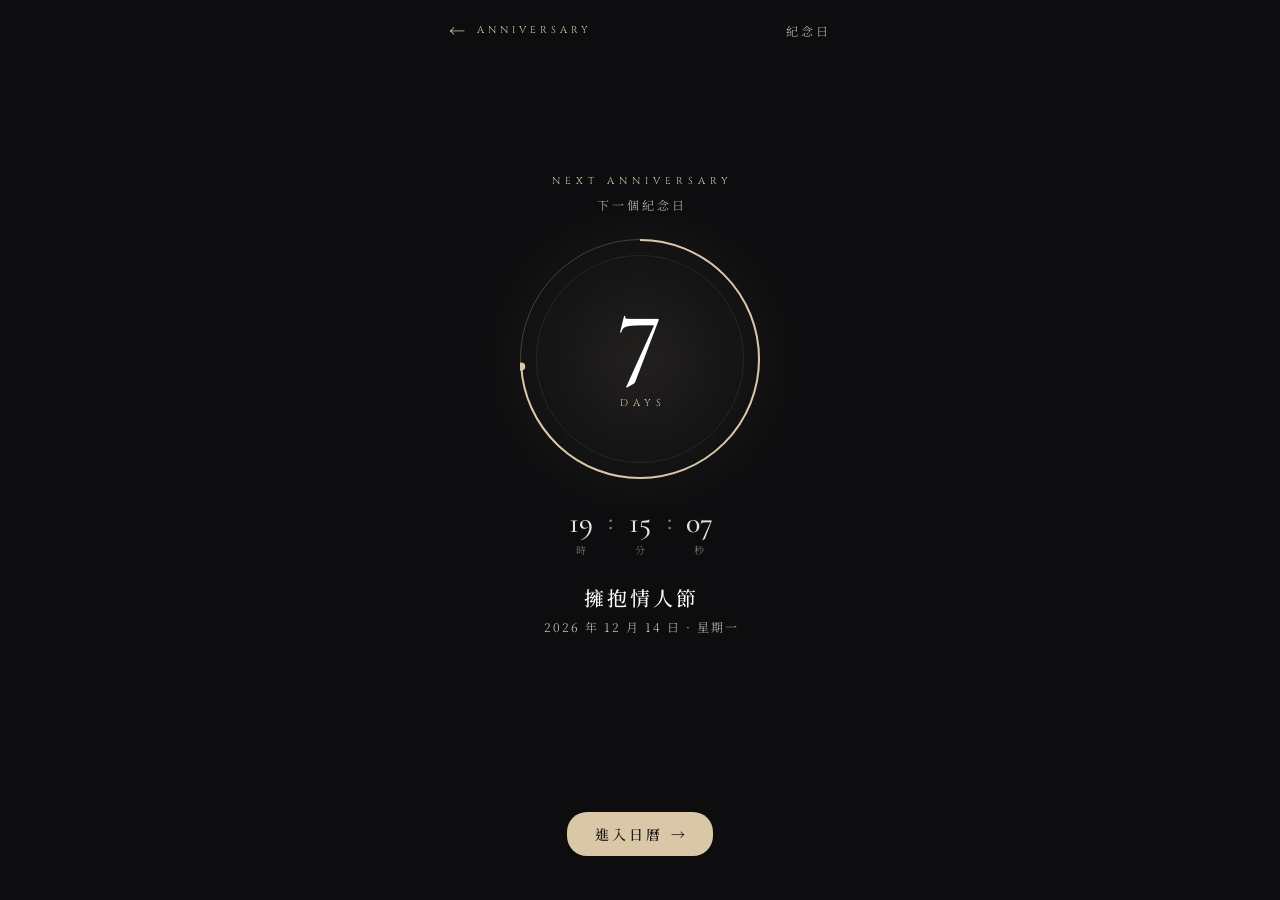
==== commit 7b093eab: "add anniversary images to calendar and today reveal" ====
--- a/anniversary.html
+++ b/anniversary.html
@@ -6,9 +6,9 @@
     <title>紀念日 | Trust and Guard</title>
     <link rel="preconnect" href="https://fonts.googleapis.com">
     <link rel="preconnect" href="https://fonts.gstatic.com" crossorigin>
-    <link href="https://fonts.googleapis.com/css2?family=Cinzel&family=Cormorant+Garamond:ital,wght@0,500;1,400&family=LXGW+WenKai+TC&family=Noto+Sans+TC:wght@300;400&family=Noto+Serif+TC:wght@300;400;500&display=swap" rel="stylesheet">
+    <link href="https://fonts.googleapis.com/css2?family=Cinzel&family=Cormorant+Garamond:ital,wght@0,500;1,400&family=Iansui&family=LXGW+WenKai+TC&family=Noto+Sans+TC:wght@300;400&family=Noto+Serif+TC:wght@300;400;500&display=swap" rel="stylesheet">
     <link rel="stylesheet" href="css/character.css?v=6">
-    <link rel="stylesheet" href="css/anniversary.css?v=7">
+    <link rel="stylesheet" href="css/anniversary.css?v=8">
 </head>
 <body>
 <main class="page" id="page" data-stage="loading">
@@ -22,6 +22,7 @@
     <section class="gate" id="gate">
 
         <div class="stage stage-today" id="stageToday" data-phase="slide" role="button" tabindex="0" aria-label="點擊畫面繼續">
+            <div class="rv-shot" id="rvShot" hidden></div>
             <div class="tl-wrap">
                 <div class="tl-track" id="tlTrack">
                     <div class="tl-axis"></div>
@@ -127,6 +128,7 @@
                 <h2 class="d-title" id="dTitle"></h2>
                 <p class="d-sub" id="dSub"></p>
                 <p class="d-text" id="dText"></p>
+                <div class="d-images" id="dImages" hidden></div>
             </div>
         </section>
 
@@ -144,6 +146,6 @@
 
 </main>
 <audio id="bgm" src="audio/theme.mp3" loop preload="none"></audio>
-<script src="js/anniversary.js?v=7"></script>
+<script src="js/anniversary.js?v=8"></script>
 </body>
 </html>
--- a/css/anniversary.css
+++ b/css/anniversary.css
@@ -155,6 +155,40 @@
 .d-title{margin:0;font-weight:500;font-size:20px;line-height:29px;letter-spacing:3px}
 .d-sub{margin:0;font-weight:300;font-size:12px;line-height:17px;letter-spacing:2px;color:var(--gold)}
 .d-text{margin:0;font-family:var(--hand);font-size:13px;line-height:22px;letter-spacing:.3px;color:var(--soft)}
+
+.pic{
+    position:relative;
+    margin:0;
+    border-radius:2px;
+    overflow:hidden;
+    line-height:0;
+}
+.pic img{display:block;width:100%;height:100%;object-fit:cover}
+.pic::after{
+    content:"";
+    position:absolute;
+    inset:0;
+    border-radius:2px;
+    box-shadow:inset 0 0 0 1px rgba(217,199,168,.25);
+    pointer-events:none;
+}
+.pic-credit{
+    position:absolute;
+    left:8px;
+    bottom:8px;
+    display:flex;
+    flex-direction:column;
+    gap:3px;
+    padding:5px 9px;
+    background:rgba(13,13,15,.62);
+    border-radius:6px;
+    line-height:normal;
+}
+.pic-credit .lb{font-family:var(--label);font-size:8px;line-height:10px;letter-spacing:3px;color:var(--gold)}
+.pic-credit .nm{font-family:var(--iansui);font-size:12px;line-height:15px;letter-spacing:1px;color:#fff}
+
+.d-images{margin-top:6px;display:flex;gap:8px}
+.d-images .pic{flex:var(--r,1) 1 0%;aspect-ratio:var(--ar,3 / 2)}
 
 .list-wrap{padding:28px 24px 0}
 .list-title{margin:0 0 12px;display:flex;align-items:flex-end;gap:10px}
@@ -301,7 +335,7 @@
     height:0;
     transition:top 1.1s ease;
 }
-.stage-today[data-phase="reveal"] .tl-wrap{top:155px}
+.stage-today[data-phase="reveal"] .tl-wrap{top:303px}
 
 .tl-track{
     position:absolute;
@@ -424,7 +458,7 @@
 .reveal{
     position:absolute;
     left:50%;
-    top:110px;
+    top:50px;
     width:260px;
     margin-left:-130px;
     display:flex;
@@ -459,6 +493,25 @@
 }
 .rv-text{font-family:var(--hand);font-size:14px;line-height:24px;letter-spacing:.5px;color:var(--soft)}
 
+.rv-shot{
+    position:absolute;
+    left:0;
+    right:0;
+    top:77px;
+    display:flex;
+    justify-content:center;
+    gap:8px;
+    opacity:0;
+    transition:opacity .7s ease;
+    pointer-events:none;
+}
+.rv-shot[hidden]{display:none}
+.stage-today[data-phase="reveal"] .rv-shot{opacity:1}
+.rv-shot .pic{flex:none}
+.rv-shot .pic img{width:auto;height:auto;max-width:260px;max-height:150px}
+.rv-shot.is-pair .pic-credit{left:4px;bottom:4px;padding:3px 6px}
+.rv-shot.is-pair .pic-credit .lb{display:none}
+
 .tap{
     position:absolute;
     left:0;
@@ -488,9 +541,21 @@
 .page[data-stage="calendar"] .calendar-view > :nth-child(4){animation-delay:.3s}
 .page[data-stage="calendar"] .calendar-view > :nth-child(5){animation-delay:.4s}
 
+@media (max-height:760px){
+    .rv-shot{top:48px}
+    .rv-shot .pic img{max-height:110px}
+    .stage-today[data-phase="reveal"] .tl-wrap{top:234px}
+}
+@media (max-height:700px){
+    .rv-shot{top:32px}
+    .rv-shot .pic img{max-height:88px}
+    .stage-today[data-phase="reveal"] .tl-wrap{top:196px}
+}
+
 @media (prefers-reduced-motion:reduce){
     .tl-track,
     .tl-wrap,
+    .rv-shot,
     .reveal > *,
     .gate.is-leaving{transition:none}
     .page[data-stage="today"] .stage-today,
